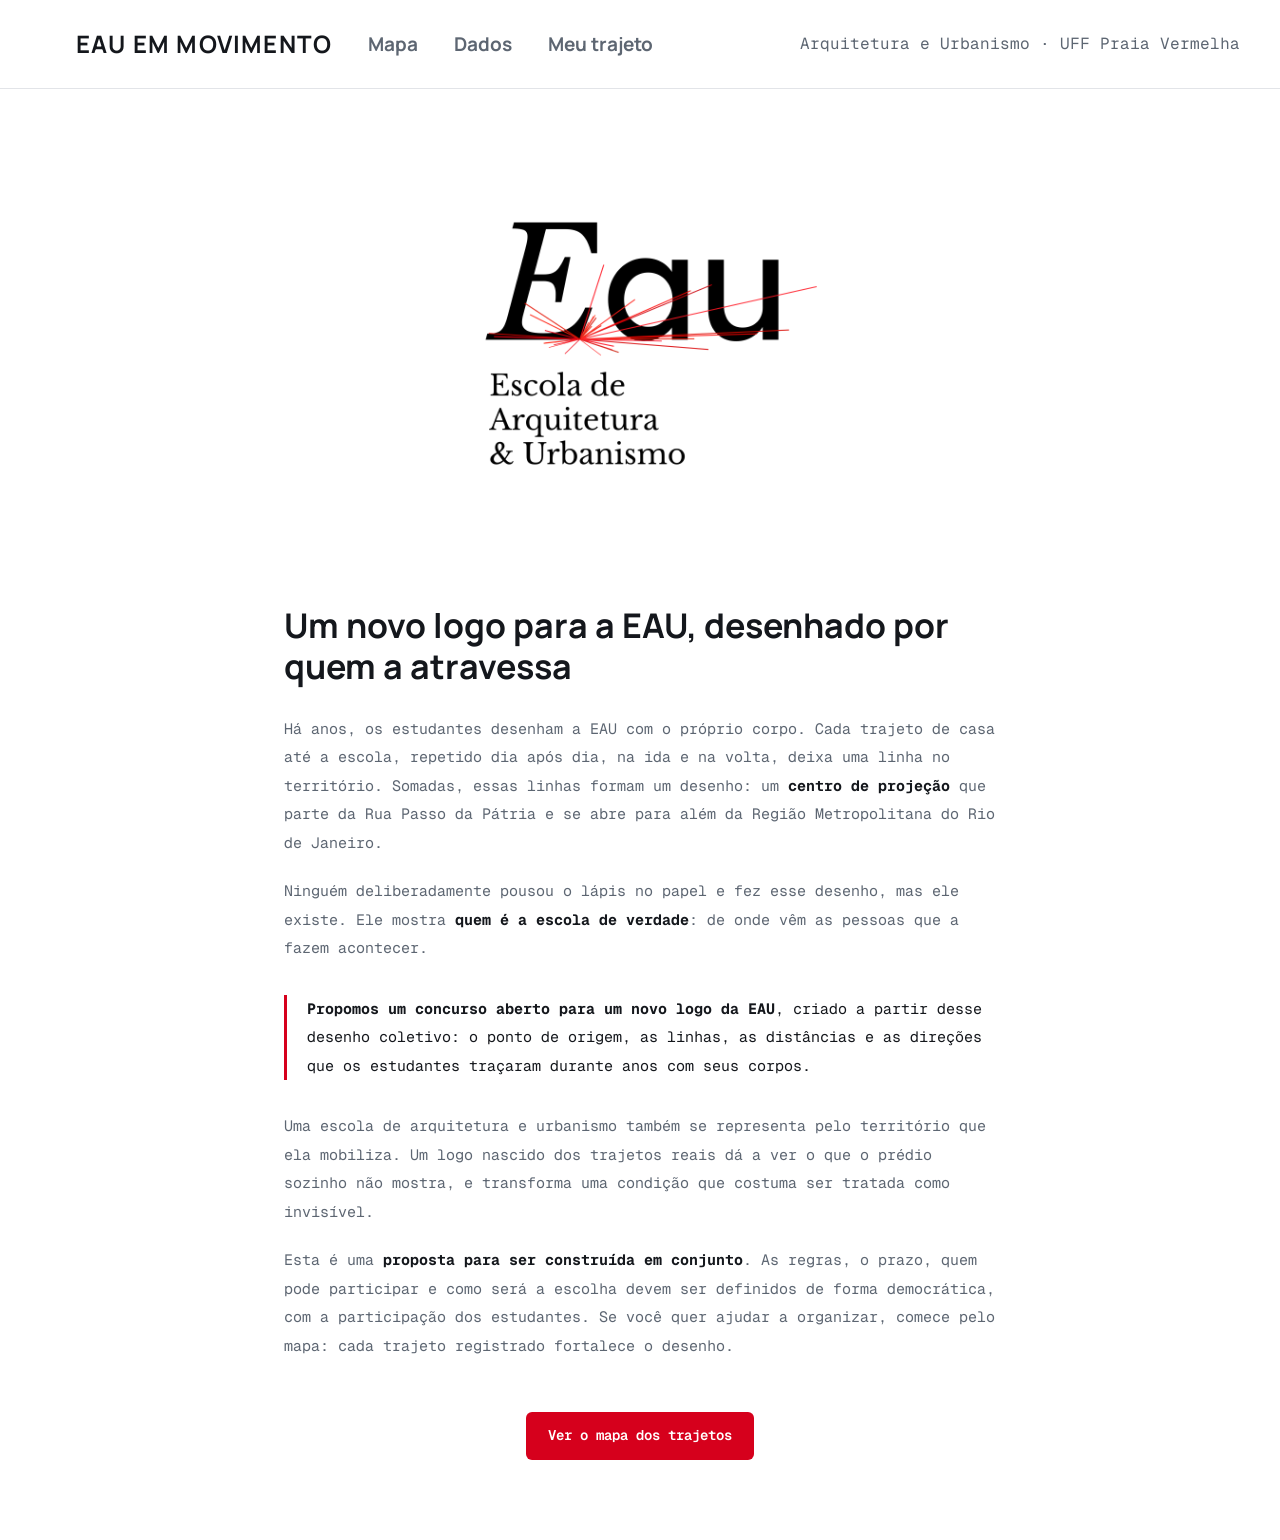
==== docs/concurso.html @ 298f64d8 "Concurso: título alinhado à esquerda Co-Authored-By: Claude Sonnet 5.5 <noreply@anthropic.com>" ====
<!doctype html>
<html lang="pt-BR"><head><meta charset="utf-8"><meta name="viewport" content="width=device-width,initial-scale=1">
<title>EAU em Movimento – Concurso para um novo logo</title>
<link rel="preconnect" href="https://fonts.googleapis.com"><link rel="preconnect" href="https://fonts.gstatic.com" crossorigin><link href="https://fonts.googleapis.com/css2?family=Geist+Mono:wght@400;500;600&family=Manrope:wght@700;800&display=swap" rel="stylesheet">
<link rel="stylesheet" href="style.css">
<style>
html,body{min-height:100%}body{display:flex;flex-direction:column;min-height:100vh}
main{flex:1;width:100%;max-width:760px;margin:0 auto;padding:48px 24px 80px}
.logo{display:block;margin:0 auto 88px;width:min(380px,80%);height:auto}
h1{margin:0 0 28px;font-size:34px;line-height:1.2;text-align:left}
main p{color:var(--mute);font-size:15px;line-height:1.9;margin:0 0 20px}
main p strong{color:var(--fg)}
.call{border-left:3px solid var(--acc);padding-left:20px;margin:32px 0}
.call p{color:var(--fg)}
.btn{display:inline-block;margin-top:12px;padding:12px 22px;background:var(--acc);color:#fff;text-decoration:none;font-weight:600;border-radius:6px}
.cta{text-align:center;margin-top:40px}
@media(max-width:720px){main{padding:28px 16px 56px}h1{font-size:25px}.logo{margin-bottom:56px}}
</style></head><body>
<nav><img src="logo.png" alt=""><b>EAU EM MOVIMENTO</b><a href="index.html">Mapa</a><a href="dashboard.html">Dados</a><a href="meu-trajeto.html">Meu trajeto</a><span class="sp"></span><small>Arquitetura e Urbanismo · UFF Praia Vermelha</small></nav>
<main>
  <img class="logo" src="logo-eau.png" alt="Logo EAU – Escola de Arquitetura e Urbanismo, com as linhas dos trajetos dos estudantes sobre as letras">
  <h1>Um novo logo para a EAU, desenhado por quem a atravessa</h1>
  <p>Há anos, os estudantes desenham a EAU com o próprio corpo. Cada trajeto de casa até a escola, repetido dia após dia, na ida e na volta, deixa uma linha no território. Somadas, essas linhas formam um desenho: um <strong>centro de projeção</strong> que parte da Rua Passo da Pátria e se abre para além da Região Metropolitana do Rio de Janeiro.</p>
  <p>Ninguém deliberadamente pousou o lápis no papel e fez esse desenho, mas ele existe. Ele mostra <strong>quem é a escola de verdade</strong>: de onde vêm as pessoas que a fazem acontecer.</p>
  <div class="call">
    <p><strong>Propomos um concurso aberto para um novo logo da EAU</strong>, criado a partir desse desenho coletivo: o ponto de origem, as linhas, as distâncias e as direções que os estudantes traçaram durante anos com seus corpos.</p>
  </div>
  <p>Uma escola de arquitetura e urbanismo também se representa pelo território que ela mobiliza. Um logo nascido dos trajetos reais dá a ver o que o prédio sozinho não mostra, e transforma uma condição que costuma ser tratada como invisível.</p>
  <p>Esta é uma <strong>proposta para ser construída em conjunto</strong>. As regras, o prazo, quem pode participar e como será a escolha devem ser definidos de forma democrática, com a participação dos estudantes. Se você quer ajudar a organizar, comece pelo mapa: cada trajeto registrado fortalece o desenho.</p>
  <div class="cta"><a class="btn" href="index.html">Ver o mapa dos trajetos</a></div>
</main>
</body></html>
---- docs/style.css ----
:root{--bg:#fff;--panel:#fff;--line:#e2e4e8;--fg:#14171c;--mute:#5d6672;--acc:#d6001c}
/* página do mapa: painéis escuros sobre o mapa escuro */
body.map{--bg:#0e1116;--panel:#171b22;--line:#2a313c;--fg:#e8ecf1;--mute:#8d98a8;--acc:#ffc857}
*{box-sizing:border-box}body{margin:0;background:var(--bg);color:var(--fg);font:14px/1.7 'Geist Mono',ui-monospace,Consolas,monospace}
h1,h2,h3,nav b,nav a,.kpi b,.stat b{font-family:Manrope,system-ui,sans-serif;font-weight:700}
nav{display:flex;gap:36px;align-items:center;padding:14px 40px;border-bottom:1px solid #e2e4e8;background:#fff;color:#14171c;--acc:#d6001c;--mute:#5d6672}
nav img{height:60px}nav b{font-size:24px;letter-spacing:.05em}nav a{font-size:19px;color:var(--mute);text-decoration:none}nav a.on{color:var(--acc)}nav .sp{flex:1}
nav small{font-size:16px;color:var(--mute)}
@media(max-width:700px){nav{flex-wrap:wrap;gap:10px}nav small{display:none}nav b{font-size:20px}}
button,select,input{font:inherit;color:var(--fg);background:var(--bg);border:1px solid var(--line);border-radius:6px;padding:10px 14px}
button{cursor:pointer}button.pri{background:var(--acc);color:#111;border-color:var(--acc);font-weight:600}button:disabled{opacity:.45;cursor:default}
label{display:block;font-size:13px;color:var(--mute);margin:18px 0 6px}

@media (max-width:720px){
  body{font-size:14px}
  nav{padding:8px 16px;gap:14px;flex-wrap:nowrap}
  nav img{height:36px}nav b{font-size:15px;letter-spacing:.03em;white-space:nowrap}nav a{font-size:14px}nav small{display:none}
  input,select{font-size:16px} /* evita zoom automático no iOS */
  button,select,input{min-height:44px}
}
/* campos numéricos sem setinhas: o usuário só digita */
input[type=number]{-moz-appearance:textfield;appearance:textfield}
input[type=number]::-webkit-outer-spin-button,input[type=number]::-webkit-inner-spin-button{-webkit-appearance:none;margin:0}
/* campos numéricos sem setinhas: o usuário só digita */
input[type=number]{-moz-appearance:textfield;appearance:textfield}
input[type=number]::-webkit-outer-spin-button,input[type=number]::-webkit-inner-spin-button{-webkit-appearance:none;margin:0}

footer.aviso{flex:none;padding:10px 40px;border-top:1px solid var(--line);background:var(--panel);color:var(--mute);font-size:12px;line-height:1.5;text-align:left}
@media (max-width:720px){
  footer.aviso{padding:8px 16px;font-size:11px}
  nav{gap:10px}nav b{font-size:13px}nav a{font-size:13px;white-space:nowrap}nav img{height:30px}
}
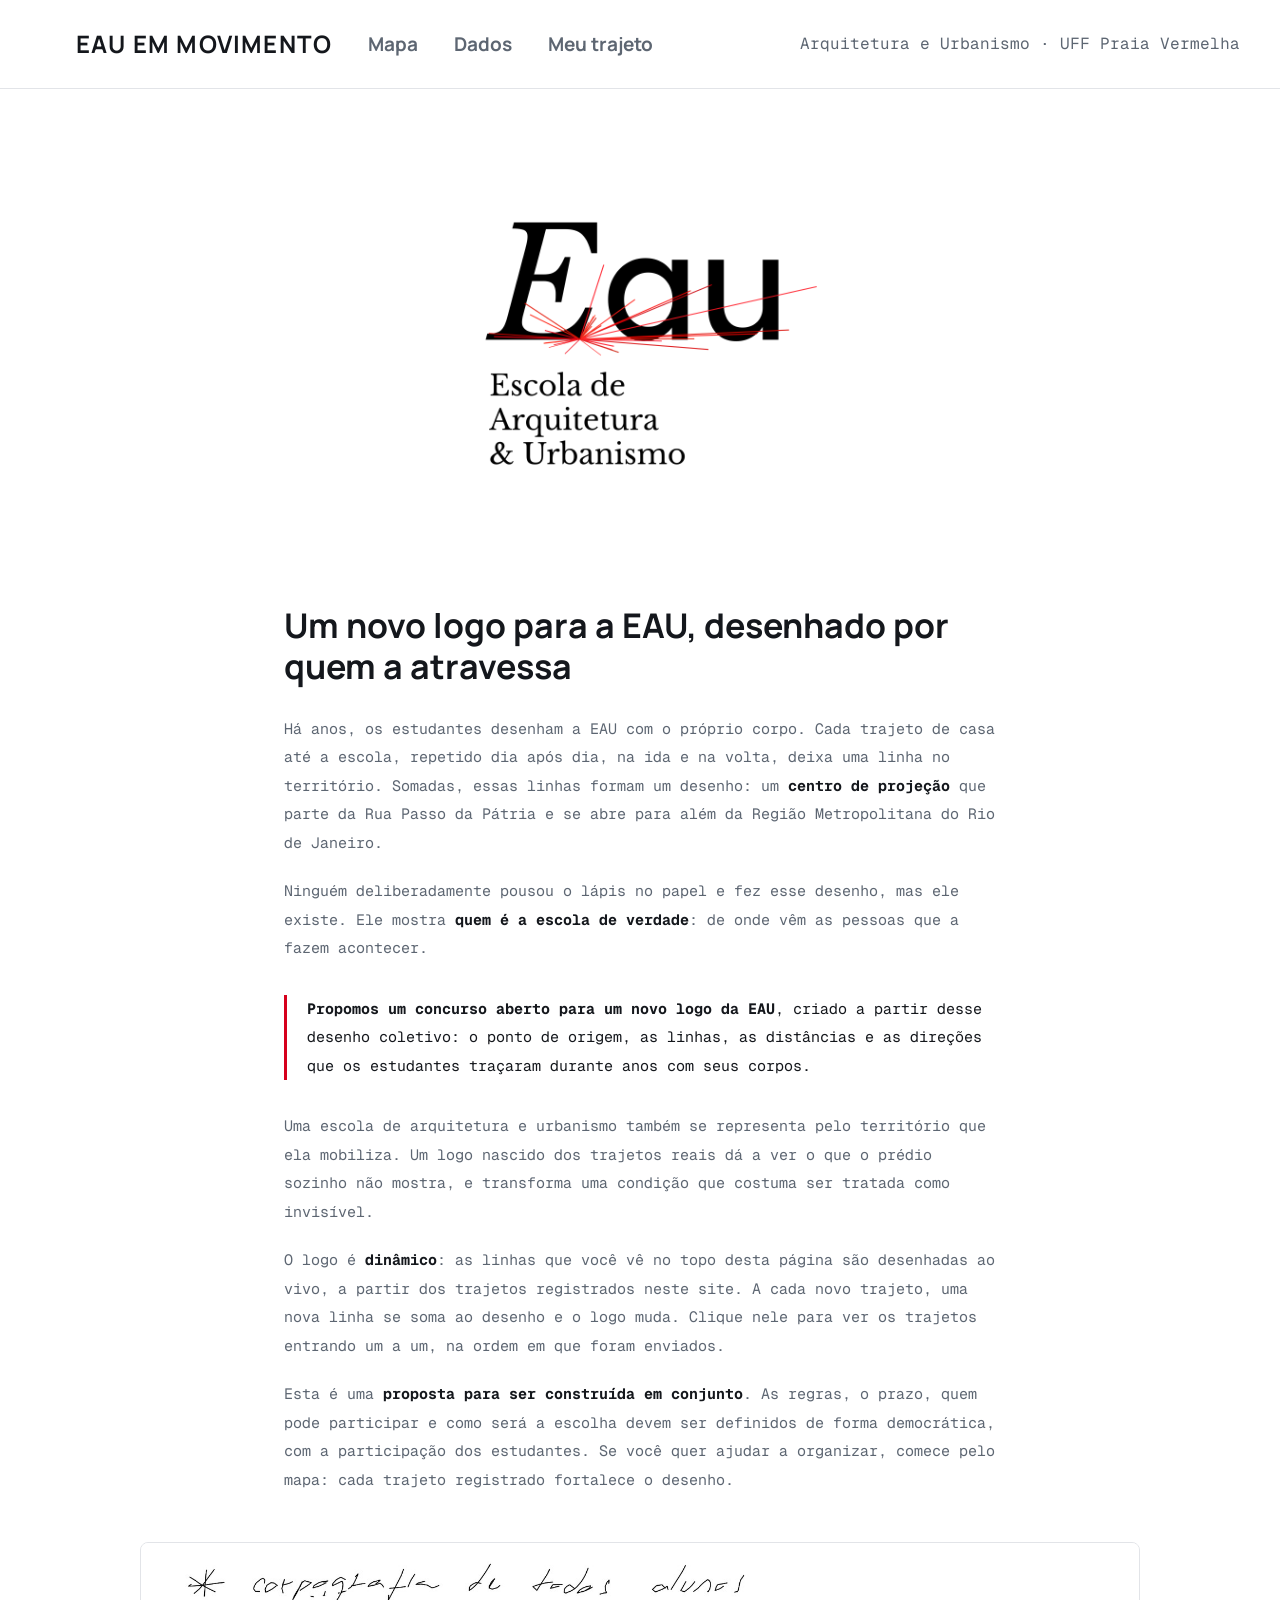
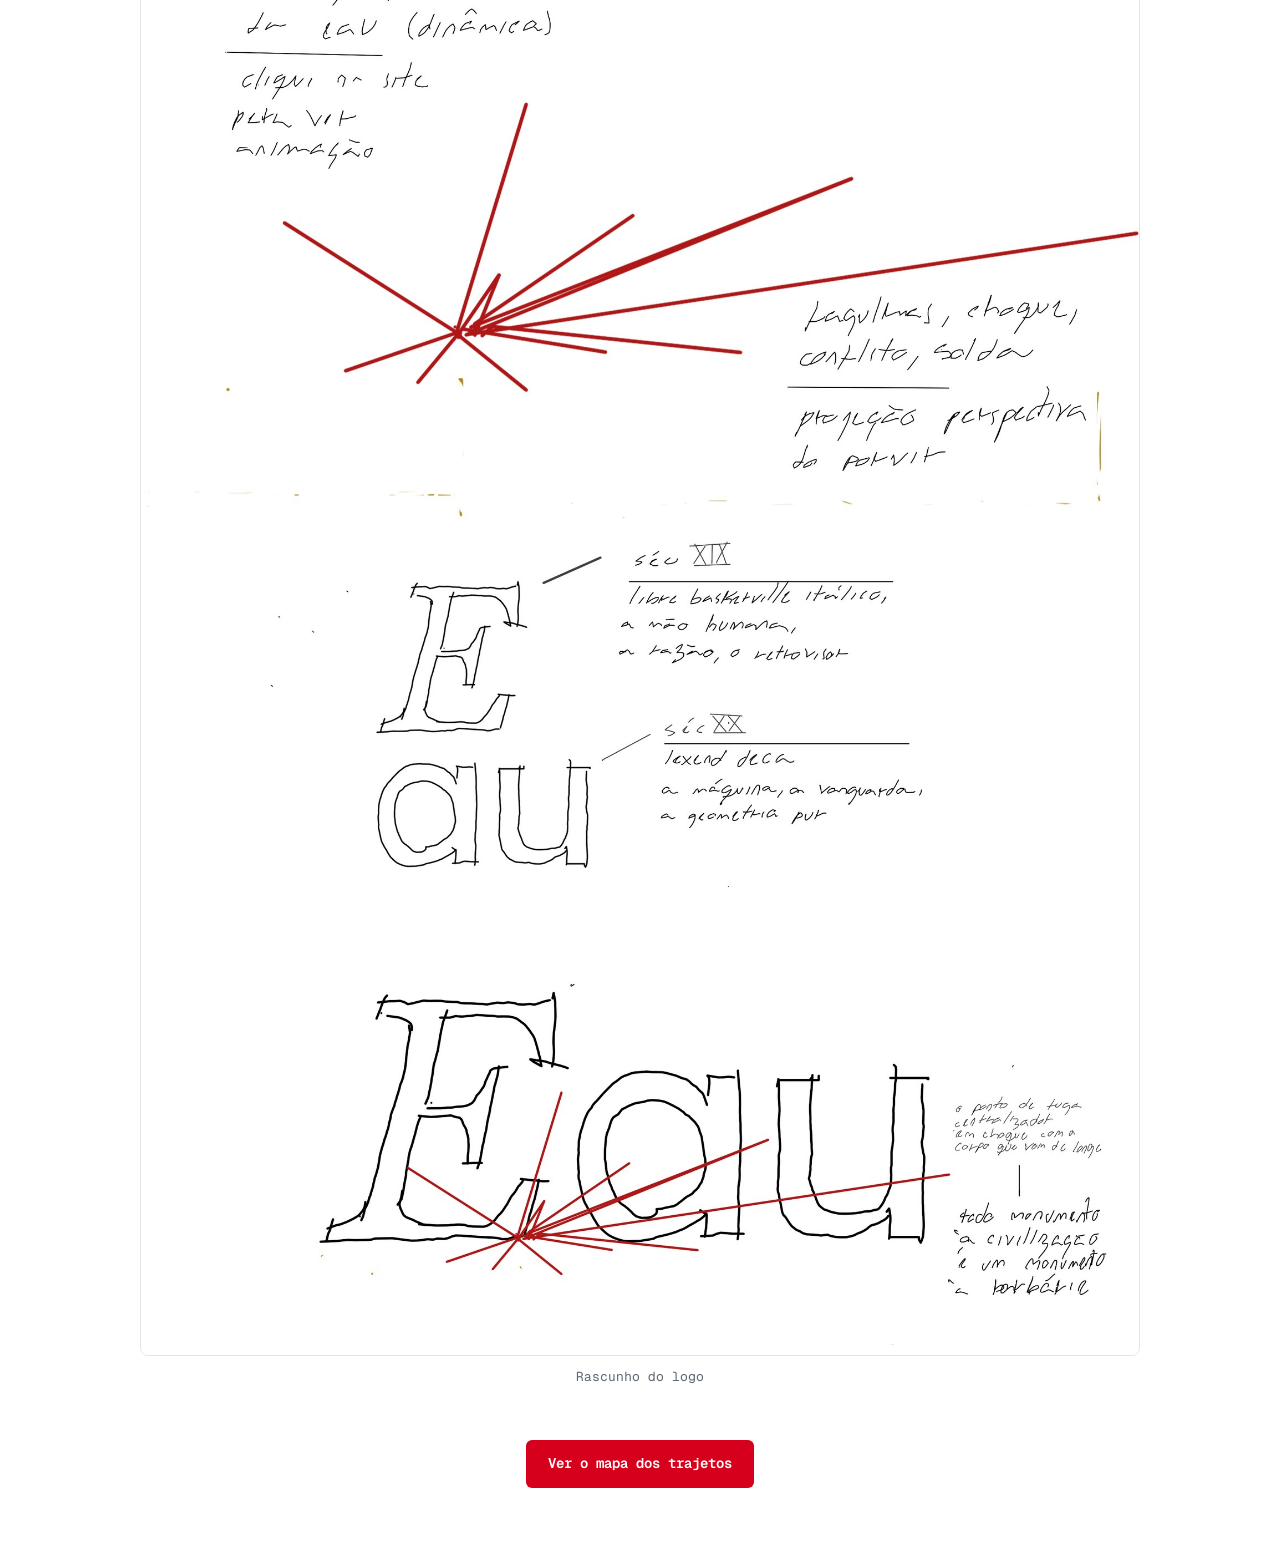
==== commit 2e174cca: "Concurso: rascunho do logo em destaque após o texto; texto explica que o logo é dinâmico Co-Authored" ====
--- a/docs/concurso.html
+++ b/docs/concurso.html
@@ -6,7 +6,7 @@
 <style>
 html,body{min-height:100%}body{display:flex;flex-direction:column;min-height:100vh}
 main{flex:1;width:100%;max-width:760px;margin:0 auto;padding:48px 24px 80px}
-.logo{display:block;margin:0 auto 88px;width:min(380px,80%);height:auto}
+.logo{position:relative;margin:0 auto 88px;width:min(380px,80%)}.logo img,.logo canvas{display:block;width:100%;height:auto}.logo canvas{position:absolute;inset:0;height:100%}.logo.click{cursor:pointer;-webkit-tap-highlight-color:transparent}.logo.click:focus-visible{outline:2px solid var(--acc);outline-offset:8px}
 h1{margin:0 0 28px;font-size:34px;line-height:1.2;text-align:left}
 main p{color:var(--mute);font-size:15px;line-height:1.9;margin:0 0 20px}
 main p strong{color:var(--fg)}
@@ -14,11 +14,12 @@
 .call p{color:var(--fg)}
 .btn{display:inline-block;margin-top:12px;padding:12px 22px;background:var(--acc);color:#fff;text-decoration:none;font-weight:600;border-radius:6px}
 .cta{text-align:center;margin-top:40px}
+.rasc{margin:48px 0 0;width:min(1000px,calc(100vw - 32px));position:relative;left:50%;transform:translateX(-50%)}.rasc img{display:block;width:100%;height:auto;border:1px solid var(--line);border-radius:8px}.rasc figcaption{margin-top:10px;color:var(--mute);font-size:13px;text-align:center}
 @media(max-width:720px){main{padding:28px 16px 56px}h1{font-size:25px}.logo{margin-bottom:56px}}
 </style></head><body>
 <nav><img src="logo.png" alt=""><b>EAU EM MOVIMENTO</b><a href="index.html">Mapa</a><a href="dashboard.html">Dados</a><a href="meu-trajeto.html">Meu trajeto</a><span class="sp"></span><small>Arquitetura e Urbanismo · UFF Praia Vermelha</small></nav>
 <main>
-  <img class="logo" src="logo-eau.png" alt="Logo EAU – Escola de Arquitetura e Urbanismo, com as linhas dos trajetos dos estudantes sobre as letras">
+  <div class="logo"><img id="lg" src="logo-eau-texto.png" alt="Logo EAU – Escola de Arquitetura e Urbanismo, com as linhas dos trajetos dos estudantes sobre as letras"><canvas id="lc" width="400" height="400" aria-hidden="true"></canvas></div>
   <h1>Um novo logo para a EAU, desenhado por quem a atravessa</h1>
   <p>Há anos, os estudantes desenham a EAU com o próprio corpo. Cada trajeto de casa até a escola, repetido dia após dia, na ida e na volta, deixa uma linha no território. Somadas, essas linhas formam um desenho: um <strong>centro de projeção</strong> que parte da Rua Passo da Pátria e se abre para além da Região Metropolitana do Rio de Janeiro.</p>
   <p>Ninguém deliberadamente pousou o lápis no papel e fez esse desenho, mas ele existe. Ele mostra <strong>quem é a escola de verdade</strong>: de onde vêm as pessoas que a fazem acontecer.</p>
@@ -26,7 +27,52 @@
     <p><strong>Propomos um concurso aberto para um novo logo da EAU</strong>, criado a partir desse desenho coletivo: o ponto de origem, as linhas, as distâncias e as direções que os estudantes traçaram durante anos com seus corpos.</p>
   </div>
   <p>Uma escola de arquitetura e urbanismo também se representa pelo território que ela mobiliza. Um logo nascido dos trajetos reais dá a ver o que o prédio sozinho não mostra, e transforma uma condição que costuma ser tratada como invisível.</p>
+  <p>O logo é <strong>dinâmico</strong>: as linhas que você vê no topo desta página são desenhadas ao vivo, a partir dos trajetos registrados neste site. A cada novo trajeto, uma nova linha se soma ao desenho e o logo muda. Clique nele para ver os trajetos entrando um a um, na ordem em que foram enviados.</p>
   <p>Esta é uma <strong>proposta para ser construída em conjunto</strong>. As regras, o prazo, quem pode participar e como será a escolha devem ser definidos de forma democrática, com a participação dos estudantes. Se você quer ajudar a organizar, comece pelo mapa: cada trajeto registrado fortalece o desenho.</p>
+  <figure class="rasc"><img src="rascunho-logo.jpg" alt="Rascunho à mão do logo da EAU: o desenho dos trajetos em vermelho, as letras do nome em duas tipografias e as anotações do processo" loading="lazy"><figcaption>Rascunho do logo</figcaption></figure>
   <div class="cta"><a class="btn" href="index.html">Ver o mapa dos trajetos</a></div>
 </main>
+<script src="config.js"></script><script src="db.js"></script><script src="model.js"></script>
+<script>
+// O logo é o texto (imagem) + as linhas dos trajetos, desenhadas ao vivo com os dados do banco.
+// Calibração (coordenadas da prancheta original de 4500 px): origem = EAU; S = escala em relação à projeção Web Mercator z12; K = espessura por unidade.
+(() => {
+  const { UFF, BBOX, LIMITS, straightKm } = Model, O = [1536, 2396.3], S = 1.1143, K = 7, CV = document.getElementById('lc'), cx = CV.getContext('2d');
+  let f = 1, cur = 0;
+  const merc = ([lat, lng]) => { const n = 256 * 2 ** 12; return [(lng + 180) / 360 * n, (1 - Math.asinh(Math.tan(lat * Math.PI / 180)) / Math.PI) / 2 * n]; };
+  const shade = seed => { let h = 0; for (const c of String(seed)) h = (Math.imul(h, 31) + c.charCodeAt(0)) >>> 0;
+    return `hsl(${(354 + (h % 14)) % 360},100%,${40 + ((h >> 5) % 16)}%)`; };
+  const [ux, uy] = merc([UFF.lat, UFF.lng]);
+  let pts = [], busy = false;
+  const draw = n => {
+    cur = n; cx.clearRect(0, 0, CV.width, CV.height); cx.lineCap = 'butt'; cx.globalAlpha = 0.88;
+    for (const q of pts.slice(0, n)) {
+      cx.strokeStyle = q.c; cx.lineWidth = q.w * K * f;
+      cx.beginPath(); cx.moveTo(O[0] * f, O[1] * f); cx.lineTo((O[0] + q.dx * S) * f, (O[1] + q.dy * S) * f); cx.stroke();
+    }
+  };
+  // Clique no logo: os trajetos entram um a um, na ordem de envio, uma única vez; ao fim volta o logo completo, até o próximo clique.
+  const play = () => {
+    if (busy || !pts.length || matchMedia('(prefers-reduced-motion: reduce)').matches) return;
+    busy = true; draw(0);
+    const step = Math.min(160, 8000 / pts.length); let n = 0;
+    setTimeout(function tick() { draw(++n); if (n < pts.length) setTimeout(tick, step); else busy = false; }, 600);
+  };
+  // O canvas tem o tamanho real exibido (x densidade de pixels da tela): assim os traços saem suaves, sem serrilhado de redução.
+  const fit = () => { const w = Math.max(200, Math.round(CV.getBoundingClientRect().width * (devicePixelRatio || 1))); if (CV.width === w) return; CV.width = CV.height = w; f = w / 4500; draw(cur); };
+  new ResizeObserver(fit).observe(CV);
+  DB.list().then(es => {
+    for (const e of es) {
+      const h = e.home;
+      if (!Array.isArray(h) || h[0] < BBOX.latMin || h[0] > BBOX.latMax || h[1] < BBOX.lngMin || h[1] > BBOX.lngMax || straightKm(h, [UFF.lat, UFF.lng]) > LIMITS.maxKm) continue;
+      const [x, y] = merc(h);
+      pts.push({ c: shade(e.id), w: 0.8 + 1.6 * Math.min(e.commuteMin || 0, 240) / 240, dx: x - ux, dy: y - uy });
+    }
+    fit(); draw(pts.length);
+    const box = CV.parentElement; box.classList.add('click'); box.tabIndex = 0; box.setAttribute('role', 'button');
+    box.setAttribute('aria-label', 'Ver os trajetos entrando um a um'); box.title = 'Clique para ver os trajetos entrando um a um';
+    box.onclick = play; box.onkeydown = ev => { if (ev.key === 'Enter' || ev.key === ' ') { ev.preventDefault(); play(); } };
+  }).catch(err => { console.error(err); document.getElementById('lg').src = 'logo-eau.png'; CV.hidden = true; });
+})();
+</script>
 </body></html>
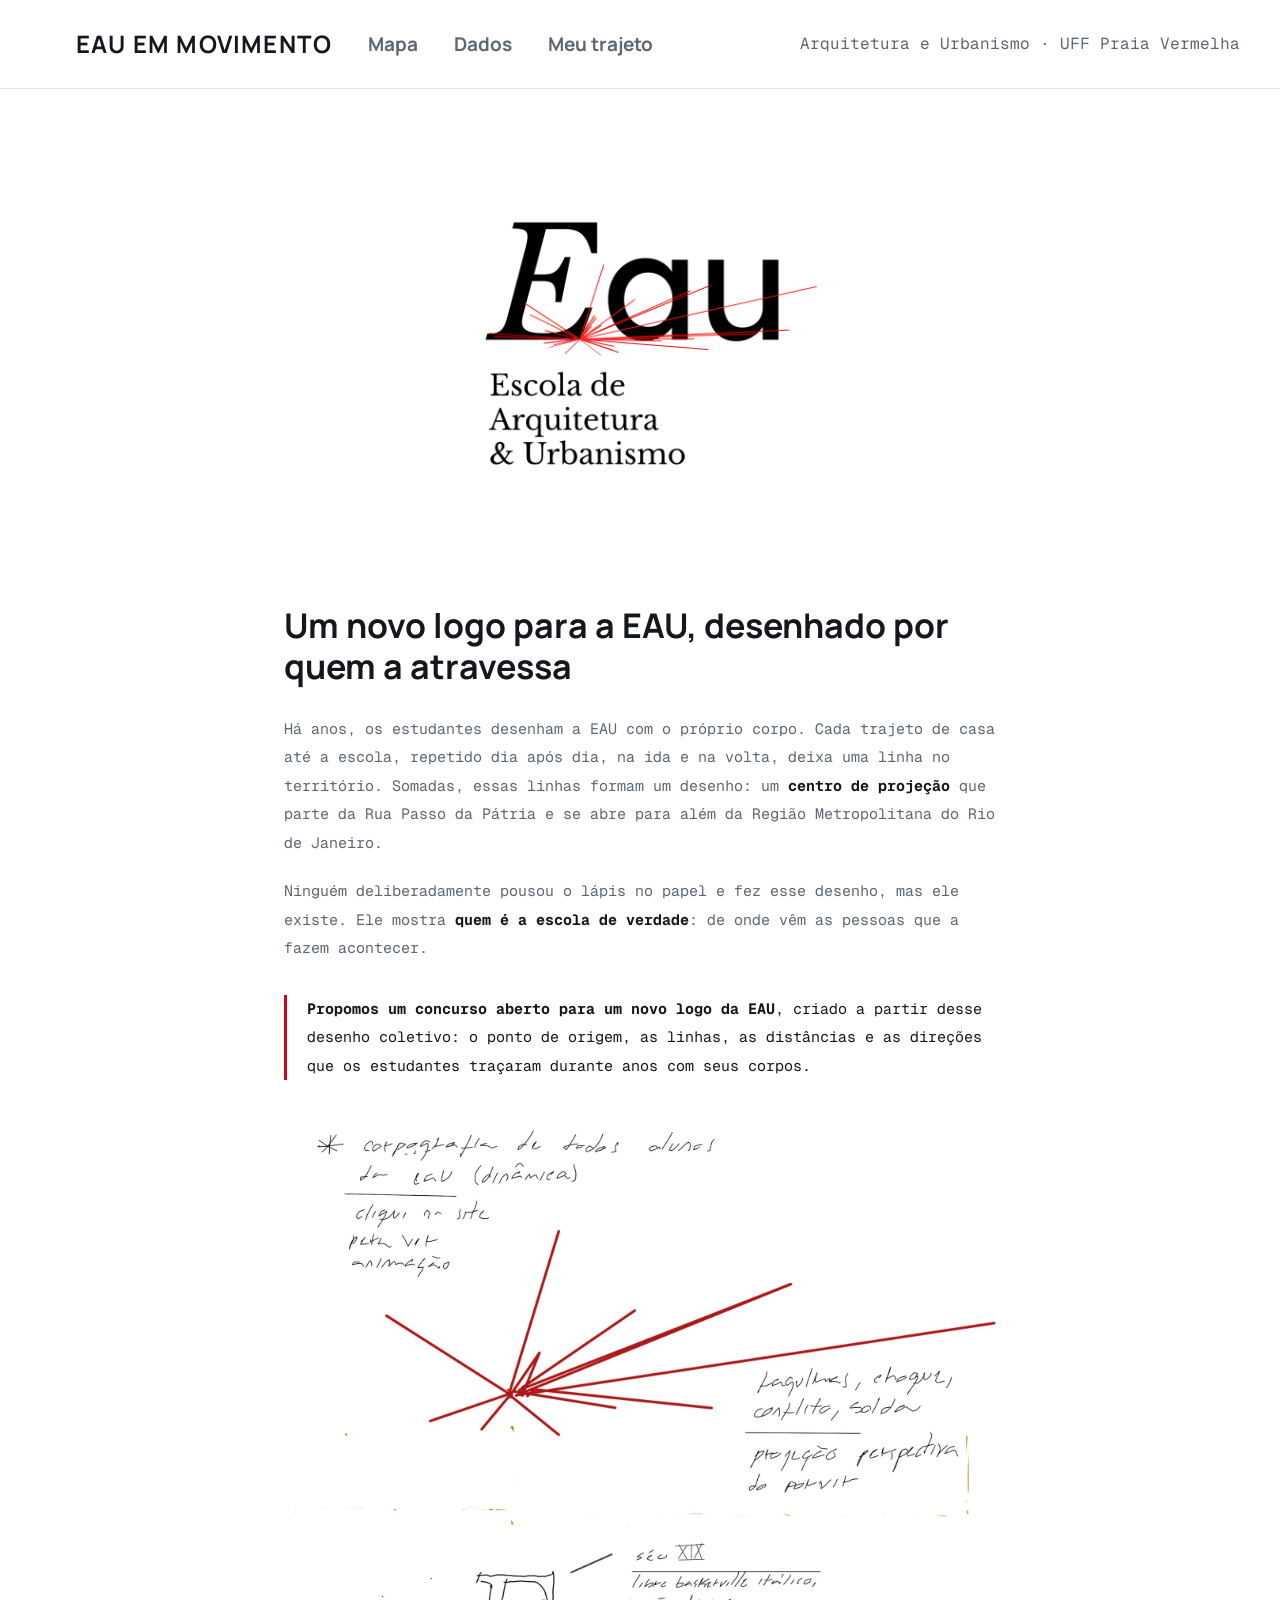
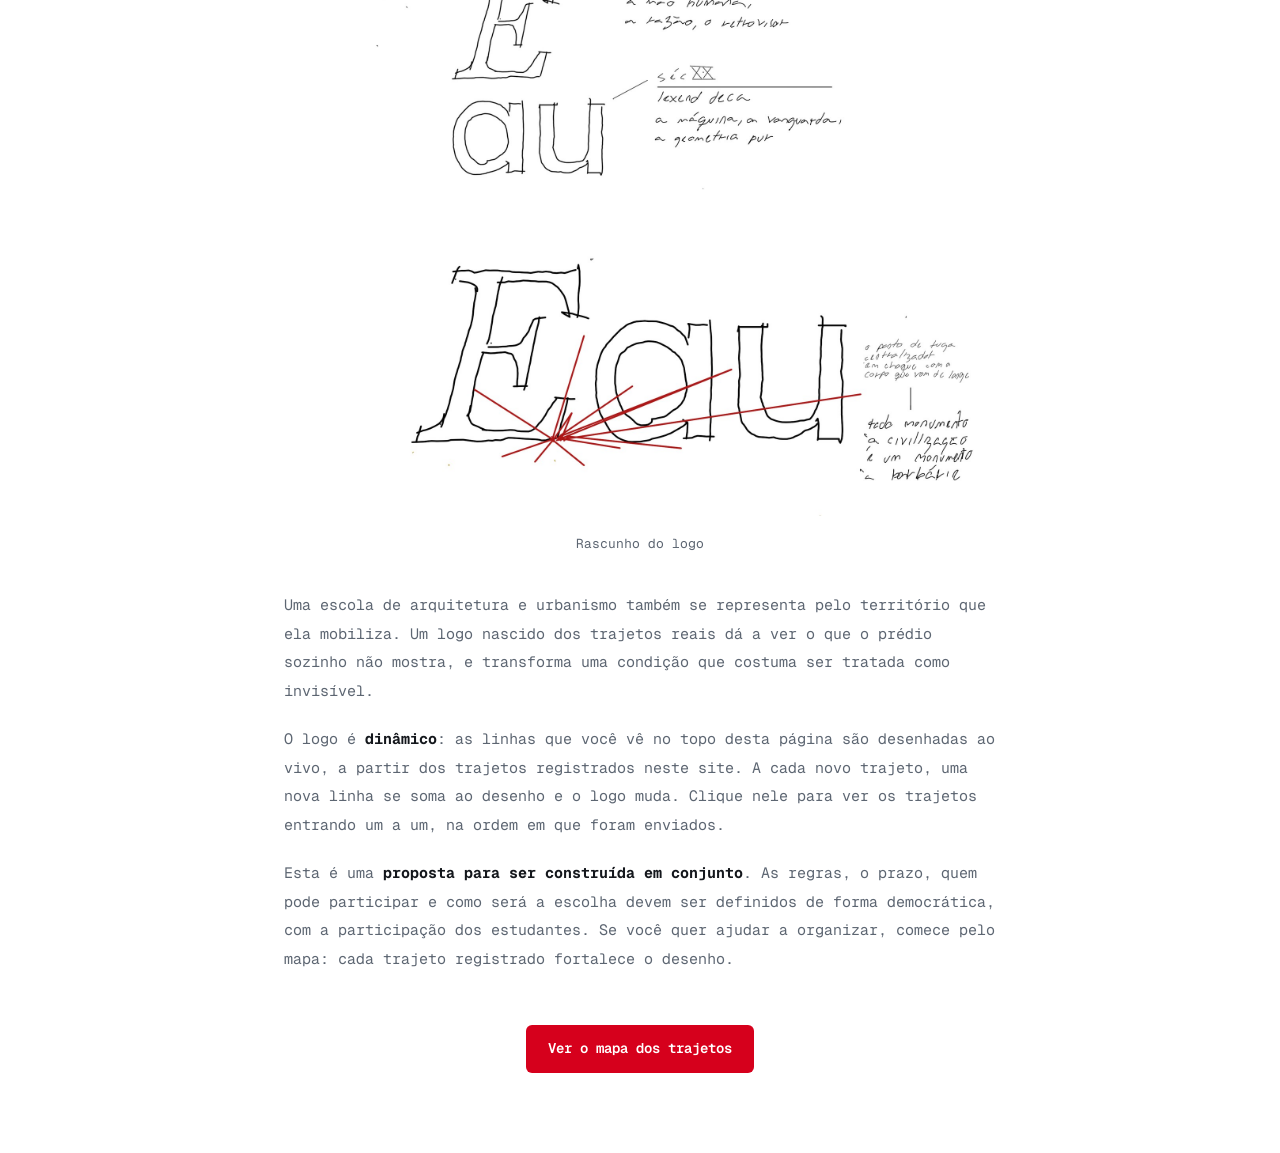
==== commit ec3f15a3: "Concurso: rascunho na largura do texto, sem borda, após o parágrafo destacado Co-Authored-By: Claude" ====
--- a/docs/concurso.html
+++ b/docs/concurso.html
@@ -14,7 +14,7 @@
 .call p{color:var(--fg)}
 .btn{display:inline-block;margin-top:12px;padding:12px 22px;background:var(--acc);color:#fff;text-decoration:none;font-weight:600;border-radius:6px}
 .cta{text-align:center;margin-top:40px}
-.rasc{margin:48px 0 0;width:min(1000px,calc(100vw - 32px));position:relative;left:50%;transform:translateX(-50%)}.rasc img{display:block;width:100%;height:auto;border:1px solid var(--line);border-radius:8px}.rasc figcaption{margin-top:10px;color:var(--mute);font-size:13px;text-align:center}
+.rasc{margin:36px 0}.rasc img{display:block;width:100%;height:auto}.rasc figcaption{margin-top:10px;color:var(--mute);font-size:13px;text-align:center}
 @media(max-width:720px){main{padding:28px 16px 56px}h1{font-size:25px}.logo{margin-bottom:56px}}
 </style></head><body>
 <nav><img src="logo.png" alt=""><b>EAU EM MOVIMENTO</b><a href="index.html">Mapa</a><a href="dashboard.html">Dados</a><a href="meu-trajeto.html">Meu trajeto</a><span class="sp"></span><small>Arquitetura e Urbanismo · UFF Praia Vermelha</small></nav>
@@ -26,10 +26,10 @@
   <div class="call">
     <p><strong>Propomos um concurso aberto para um novo logo da EAU</strong>, criado a partir desse desenho coletivo: o ponto de origem, as linhas, as distâncias e as direções que os estudantes traçaram durante anos com seus corpos.</p>
   </div>
+  <figure class="rasc"><img src="rascunho-logo.jpg" alt="Rascunho à mão do logo da EAU: o desenho dos trajetos em vermelho, as letras do nome em duas tipografias e as anotações do processo" loading="lazy"><figcaption>Rascunho do logo</figcaption></figure>
   <p>Uma escola de arquitetura e urbanismo também se representa pelo território que ela mobiliza. Um logo nascido dos trajetos reais dá a ver o que o prédio sozinho não mostra, e transforma uma condição que costuma ser tratada como invisível.</p>
   <p>O logo é <strong>dinâmico</strong>: as linhas que você vê no topo desta página são desenhadas ao vivo, a partir dos trajetos registrados neste site. A cada novo trajeto, uma nova linha se soma ao desenho e o logo muda. Clique nele para ver os trajetos entrando um a um, na ordem em que foram enviados.</p>
   <p>Esta é uma <strong>proposta para ser construída em conjunto</strong>. As regras, o prazo, quem pode participar e como será a escolha devem ser definidos de forma democrática, com a participação dos estudantes. Se você quer ajudar a organizar, comece pelo mapa: cada trajeto registrado fortalece o desenho.</p>
-  <figure class="rasc"><img src="rascunho-logo.jpg" alt="Rascunho à mão do logo da EAU: o desenho dos trajetos em vermelho, as letras do nome em duas tipografias e as anotações do processo" loading="lazy"><figcaption>Rascunho do logo</figcaption></figure>
   <div class="cta"><a class="btn" href="index.html">Ver o mapa dos trajetos</a></div>
 </main>
 <script src="config.js"></script><script src="db.js"></script><script src="model.js"></script>
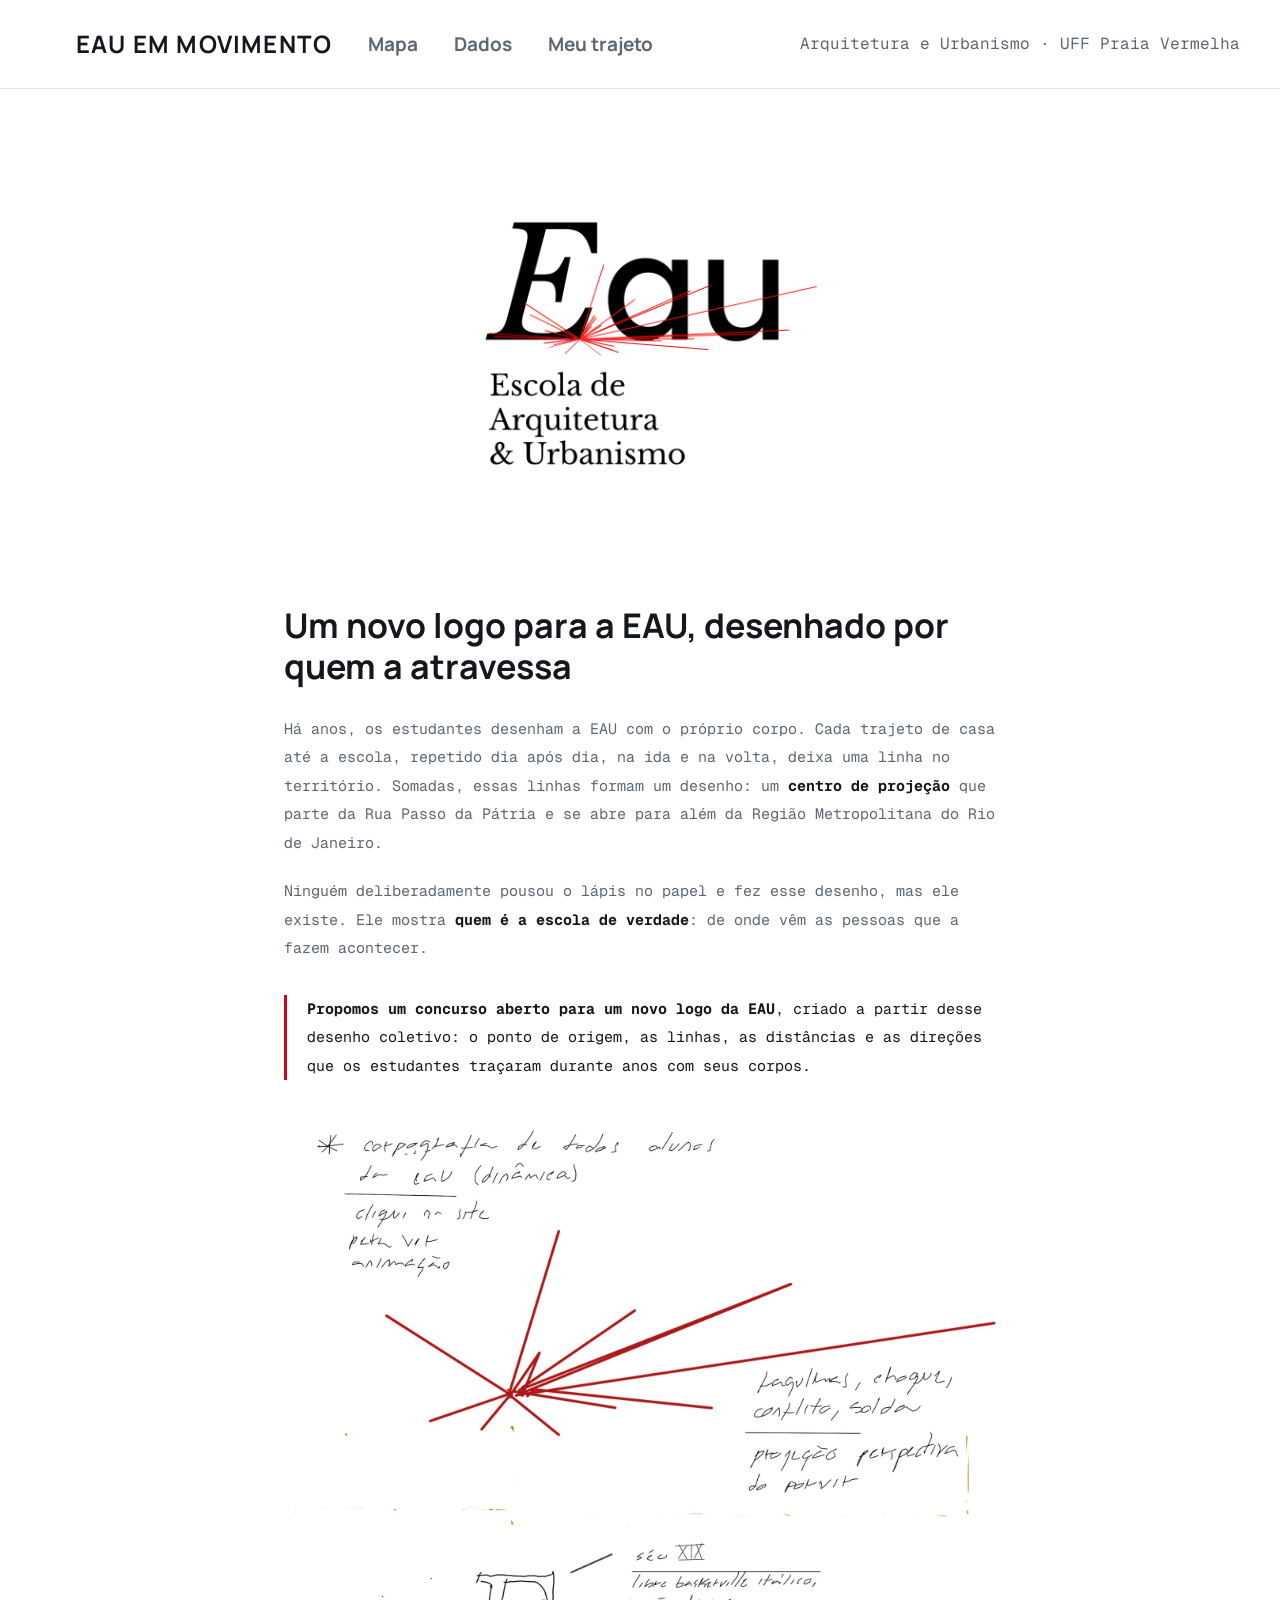
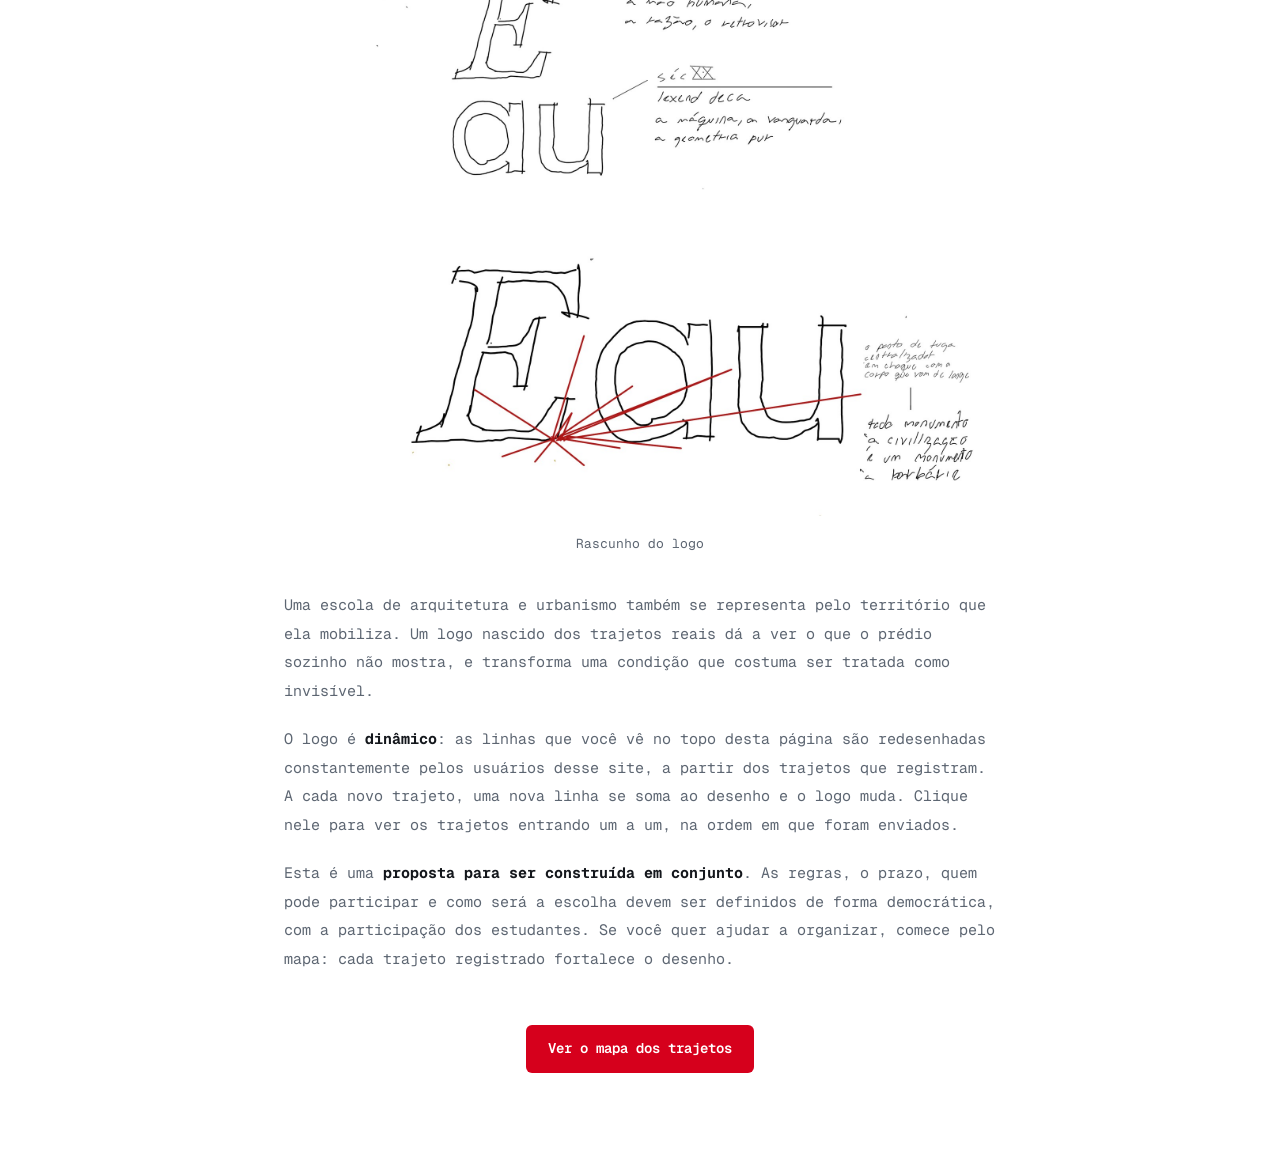
==== commit cdd6c70a: "Concurso: texto sobre o logo dinâmico revisado Co-Authored-By: Claude Sonnet 5.5 <noreply@anthropic." ====
--- a/docs/concurso.html
+++ b/docs/concurso.html
@@ -28,7 +28,7 @@
   </div>
   <figure class="rasc"><img src="rascunho-logo.jpg" alt="Rascunho à mão do logo da EAU: o desenho dos trajetos em vermelho, as letras do nome em duas tipografias e as anotações do processo" loading="lazy"><figcaption>Rascunho do logo</figcaption></figure>
   <p>Uma escola de arquitetura e urbanismo também se representa pelo território que ela mobiliza. Um logo nascido dos trajetos reais dá a ver o que o prédio sozinho não mostra, e transforma uma condição que costuma ser tratada como invisível.</p>
-  <p>O logo é <strong>dinâmico</strong>: as linhas que você vê no topo desta página são desenhadas ao vivo, a partir dos trajetos registrados neste site. A cada novo trajeto, uma nova linha se soma ao desenho e o logo muda. Clique nele para ver os trajetos entrando um a um, na ordem em que foram enviados.</p>
+  <p>O logo é <strong>dinâmico</strong>: as linhas que você vê no topo desta página são redesenhadas constantemente pelos usuários desse site, a partir dos trajetos que registram. A cada novo trajeto, uma nova linha se soma ao desenho e o logo muda. Clique nele para ver os trajetos entrando um a um, na ordem em que foram enviados.</p>
   <p>Esta é uma <strong>proposta para ser construída em conjunto</strong>. As regras, o prazo, quem pode participar e como será a escolha devem ser definidos de forma democrática, com a participação dos estudantes. Se você quer ajudar a organizar, comece pelo mapa: cada trajeto registrado fortalece o desenho.</p>
   <div class="cta"><a class="btn" href="index.html">Ver o mapa dos trajetos</a></div>
 </main>
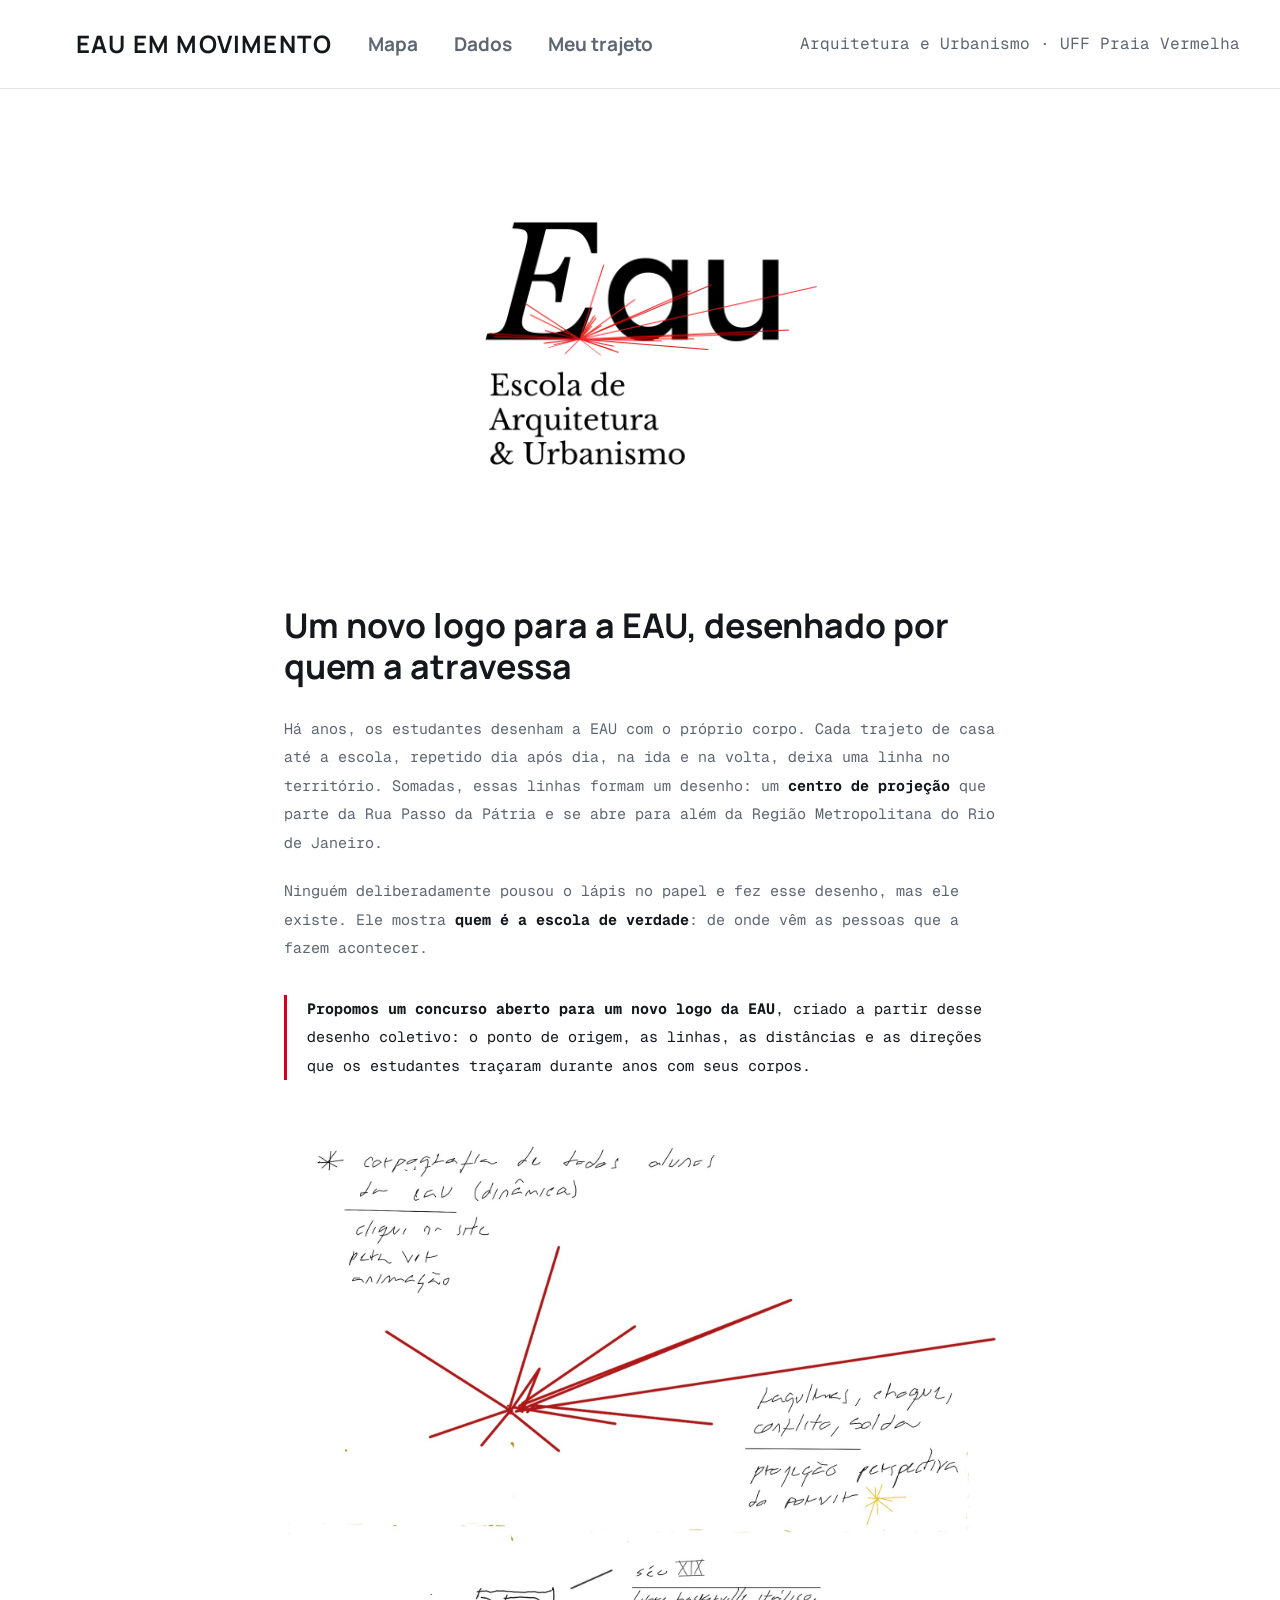
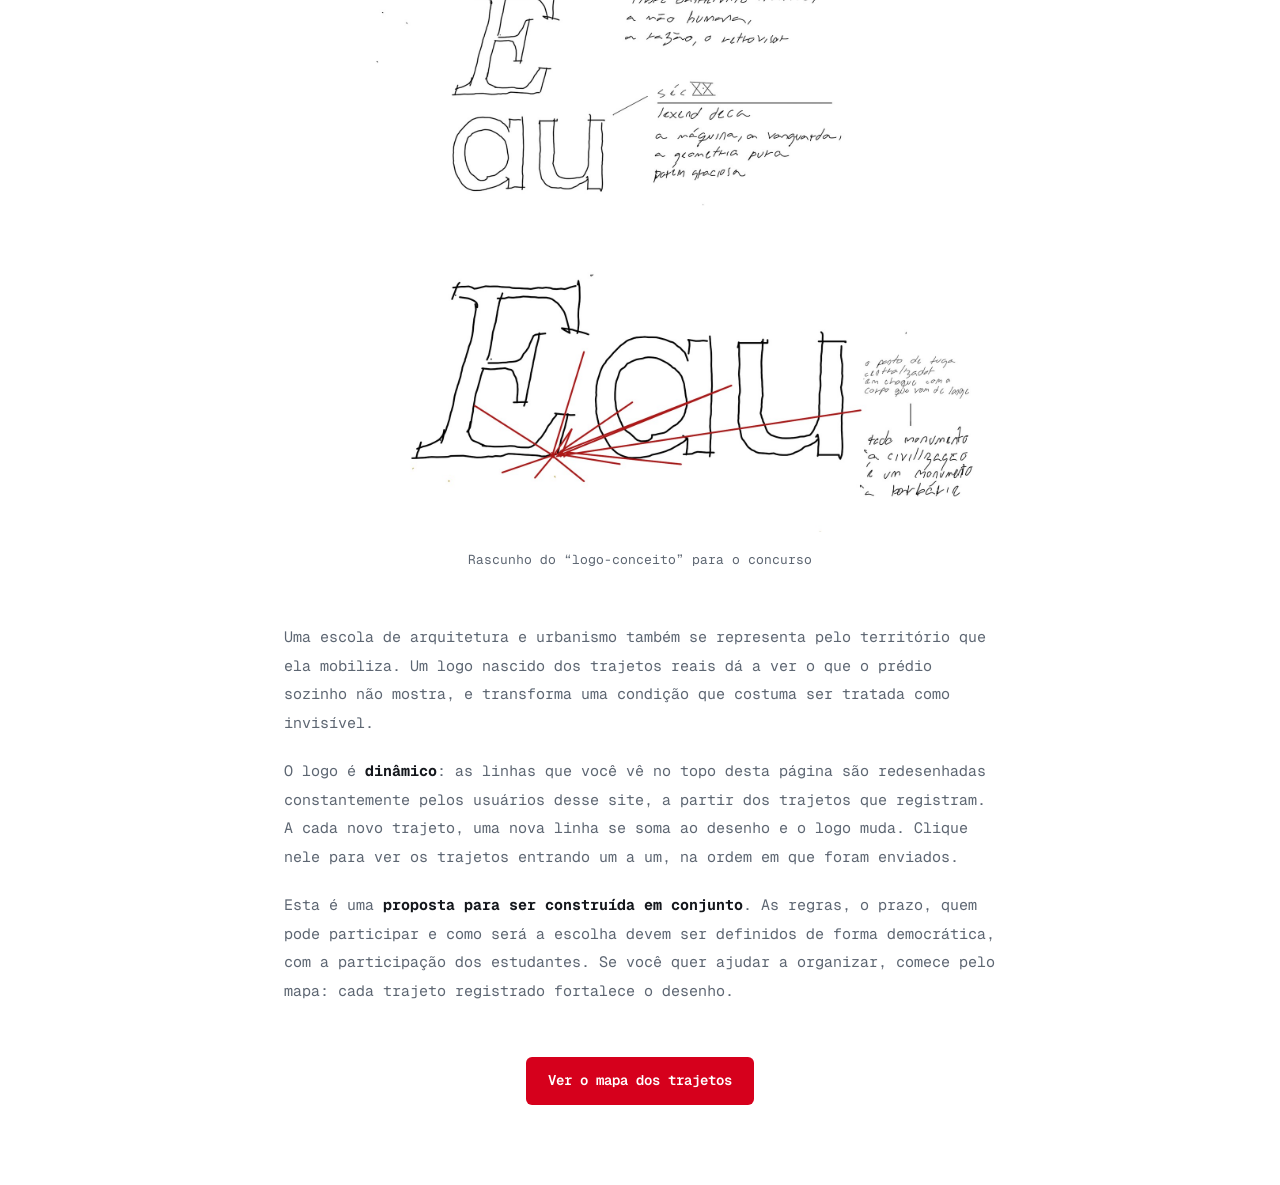
==== commit bcc9f9e4: "Concurso: nova legenda do rascunho e mais espaço ao redor da imagem Co-Authored-By: Claude Sonnet 5." ====
--- a/docs/concurso.html
+++ b/docs/concurso.html
@@ -14,7 +14,7 @@
 .call p{color:var(--fg)}
 .btn{display:inline-block;margin-top:12px;padding:12px 22px;background:var(--acc);color:#fff;text-decoration:none;font-weight:600;border-radius:6px}
 .cta{text-align:center;margin-top:40px}
-.rasc{margin:36px 0}.rasc img{display:block;width:100%;height:auto}.rasc figcaption{margin-top:10px;color:var(--mute);font-size:13px;text-align:center}
+.rasc{margin:52px 0}.rasc img{display:block;width:100%;height:auto}.rasc figcaption{margin-top:10px;color:var(--mute);font-size:13px;text-align:center}
 @media(max-width:720px){main{padding:28px 16px 56px}h1{font-size:25px}.logo{margin-bottom:56px}}
 </style></head><body>
 <nav><img src="logo.png" alt=""><b>EAU EM MOVIMENTO</b><a href="index.html">Mapa</a><a href="dashboard.html">Dados</a><a href="meu-trajeto.html">Meu trajeto</a><span class="sp"></span><small>Arquitetura e Urbanismo · UFF Praia Vermelha</small></nav>
@@ -26,7 +26,7 @@
   <div class="call">
     <p><strong>Propomos um concurso aberto para um novo logo da EAU</strong>, criado a partir desse desenho coletivo: o ponto de origem, as linhas, as distâncias e as direções que os estudantes traçaram durante anos com seus corpos.</p>
   </div>
-  <figure class="rasc"><img src="rascunho-logo.jpg" alt="Rascunho à mão do logo da EAU: o desenho dos trajetos em vermelho, as letras do nome em duas tipografias e as anotações do processo" loading="lazy"><figcaption>Rascunho do logo</figcaption></figure>
+  <figure class="rasc"><img src="rascunho-logo.jpg" alt="Rascunho à mão do logo da EAU: o desenho dos trajetos em vermelho, as letras do nome em duas tipografias e as anotações do processo" loading="lazy"><figcaption>Rascunho do “logo-conceito” para o concurso</figcaption></figure>
   <p>Uma escola de arquitetura e urbanismo também se representa pelo território que ela mobiliza. Um logo nascido dos trajetos reais dá a ver o que o prédio sozinho não mostra, e transforma uma condição que costuma ser tratada como invisível.</p>
   <p>O logo é <strong>dinâmico</strong>: as linhas que você vê no topo desta página são redesenhadas constantemente pelos usuários desse site, a partir dos trajetos que registram. A cada novo trajeto, uma nova linha se soma ao desenho e o logo muda. Clique nele para ver os trajetos entrando um a um, na ordem em que foram enviados.</p>
   <p>Esta é uma <strong>proposta para ser construída em conjunto</strong>. As regras, o prazo, quem pode participar e como será a escolha devem ser definidos de forma democrática, com a participação dos estudantes. Se você quer ajudar a organizar, comece pelo mapa: cada trajeto registrado fortalece o desenho.</p>
